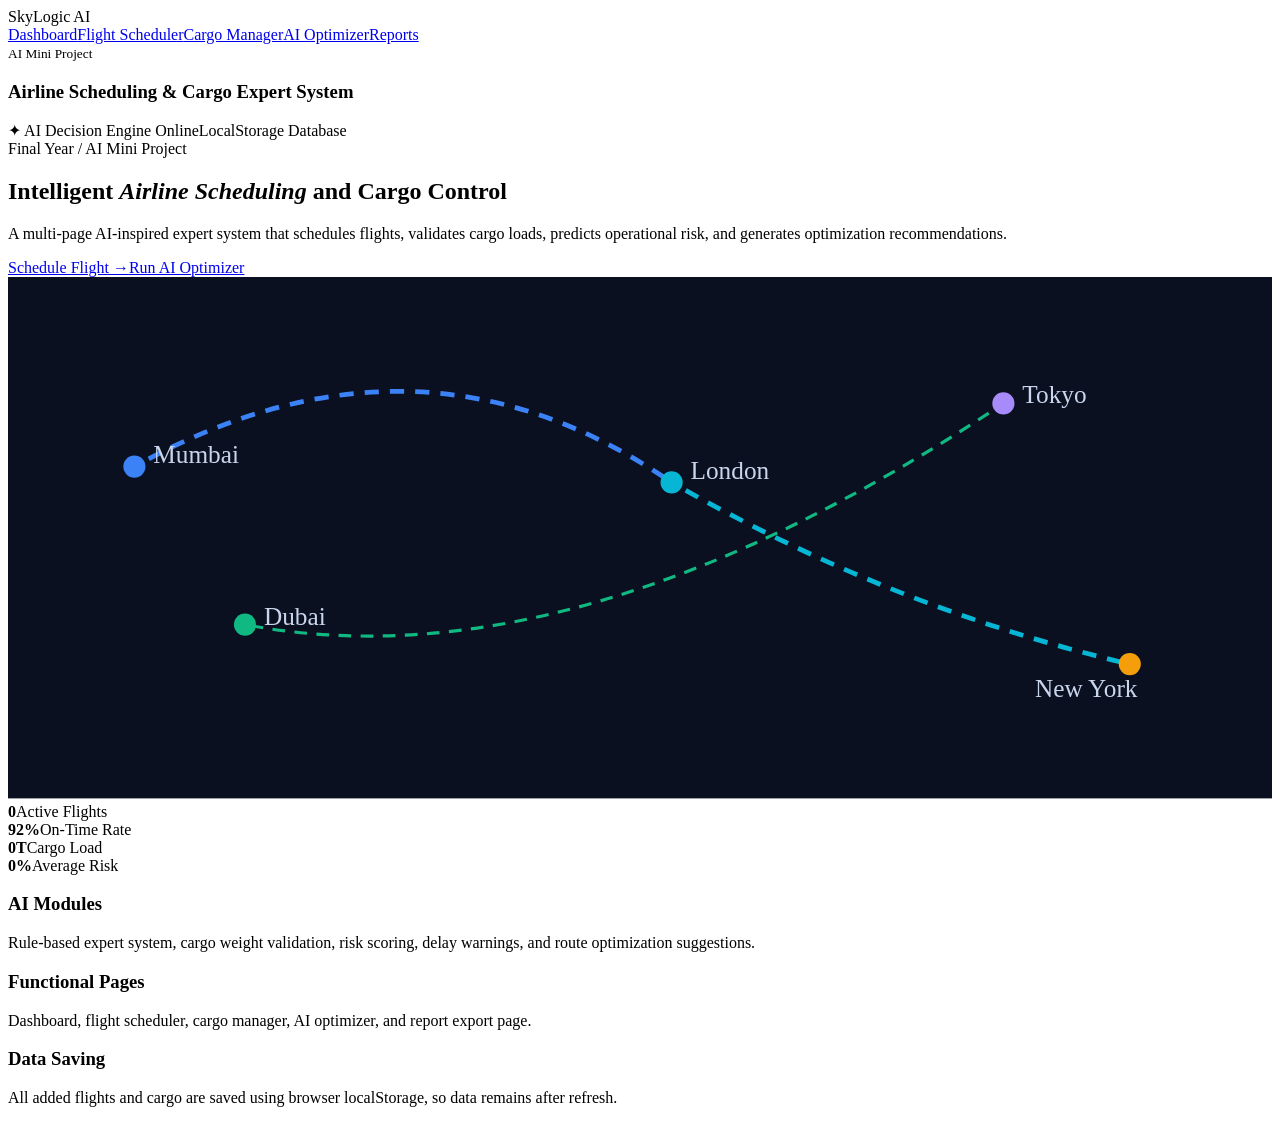
==== index.html @ 6d28fdbd "Add files via upload" ====
<!DOCTYPE html><html lang="en"><head><meta charset="UTF-8"><meta name="viewport" content="width=device-width,initial-scale=1"><title>SkyLogic AI | Dashboard</title><link href="https://fonts.googleapis.com/css2?family=Syne:wght@400;700;800&family=DM+Sans:wght@300;400;700&display=swap" rel="stylesheet"><link rel="stylesheet" href="assets/style.css"></head><body><div class="shell"><aside class="side"><div class="logo">Sky<span>Logic</span> AI</div><nav class="nav"><a class="active" href="index.html">Dashboard</a><a href="schedule.html">Flight Scheduler</a><a href="cargo.html">Cargo Manager</a><a href="optimizer.html">AI Optimizer</a><a href="reports.html">Reports</a></nav><div class="side-card"><small>AI Mini Project</small><h3>Airline Scheduling & Cargo Expert System</h3></div></aside><main class="main"><div class="topbar"><span class="pill">✦ AI Decision Engine Online</span><span class="pill">LocalStorage Database</span></div><section class="hero"><div class="panel"><span class="pill">Final Year / AI Mini Project</span><h1 class="mt">Intelligent <em>Airline Scheduling</em> and Cargo Control</h1><p class="mt">A multi-page AI-inspired expert system that schedules flights, validates cargo loads, predicts operational risk, and generates optimization recommendations.</p><div class="btns"><a class="btn primary" href="schedule.html">Schedule Flight →</a><a class="btn ghost" href="optimizer.html">Run AI Optimizer</a></div></div><div class="panel route-map"><svg viewBox="0 0 800 330"><rect width="800" height="330" fill="#0a1020"/><path d="M80 120 Q260 20 420 130" stroke="#3b82f6" stroke-width="3" fill="none" stroke-dasharray="9 7"><animate attributeName="stroke-dashoffset" values="0;-80" dur="3s" repeatCount="indefinite"/></path><path d="M420 130 Q560 210 710 245" stroke="#06b6d4" stroke-width="3" fill="none" stroke-dasharray="9 7"><animate attributeName="stroke-dashoffset" values="0;-80" dur="3s" repeatCount="indefinite"/></path><path d="M150 220 Q360 260 630 80" stroke="#10b981" stroke-width="2" fill="none" stroke-dasharray="8 6"><animate attributeName="stroke-dashoffset" values="0;-80" dur="4s" repeatCount="indefinite"/></path><circle cx="80" cy="120" r="7" fill="#3b82f6"/><text x="92" y="118" fill="#c9d5ec">Mumbai</text><circle cx="420" cy="130" r="7" fill="#06b6d4"/><text x="432" y="128" fill="#c9d5ec">London</text><circle cx="710" cy="245" r="7" fill="#f59e0b"/><text x="650" y="266" fill="#c9d5ec">New York</text><circle cx="150" cy="220" r="7" fill="#10b981"/><text x="162" y="220" fill="#c9d5ec">Dubai</text><circle cx="630" cy="80" r="7" fill="#a78bfa"/><text x="642" y="80" fill="#c9d5ec">Tokyo</text></svg></div></section><section class="grid grid-4 mt2"><div class="stat"><b id="stFlights">0</b><span>Active Flights</span></div><div class="stat"><b>92%</b><span>On-Time Rate</span></div><div class="stat"><b id="stCargo">0T</b><span>Cargo Load</span></div><div class="stat"><b id="stRisk">0%</b><span>Average Risk</span></div></section><section class="grid grid-3 mt2"><div class="card"><h3>AI Modules</h3><p class="mt">Rule-based expert system, cargo weight validation, risk scoring, delay warnings, and route optimization suggestions.</p></div><div class="card"><h3>Functional Pages</h3><p class="mt">Dashboard, flight scheduler, cargo manager, AI optimizer, and report export page.</p></div><div class="card"><h3>Data Saving</h3><p class="mt">All added flights and cargo are saved using browser localStorage, so data remains after refresh.</p></div></section><div class="toast"></div></main></div><script src="assets/app.js"></script></body></html>
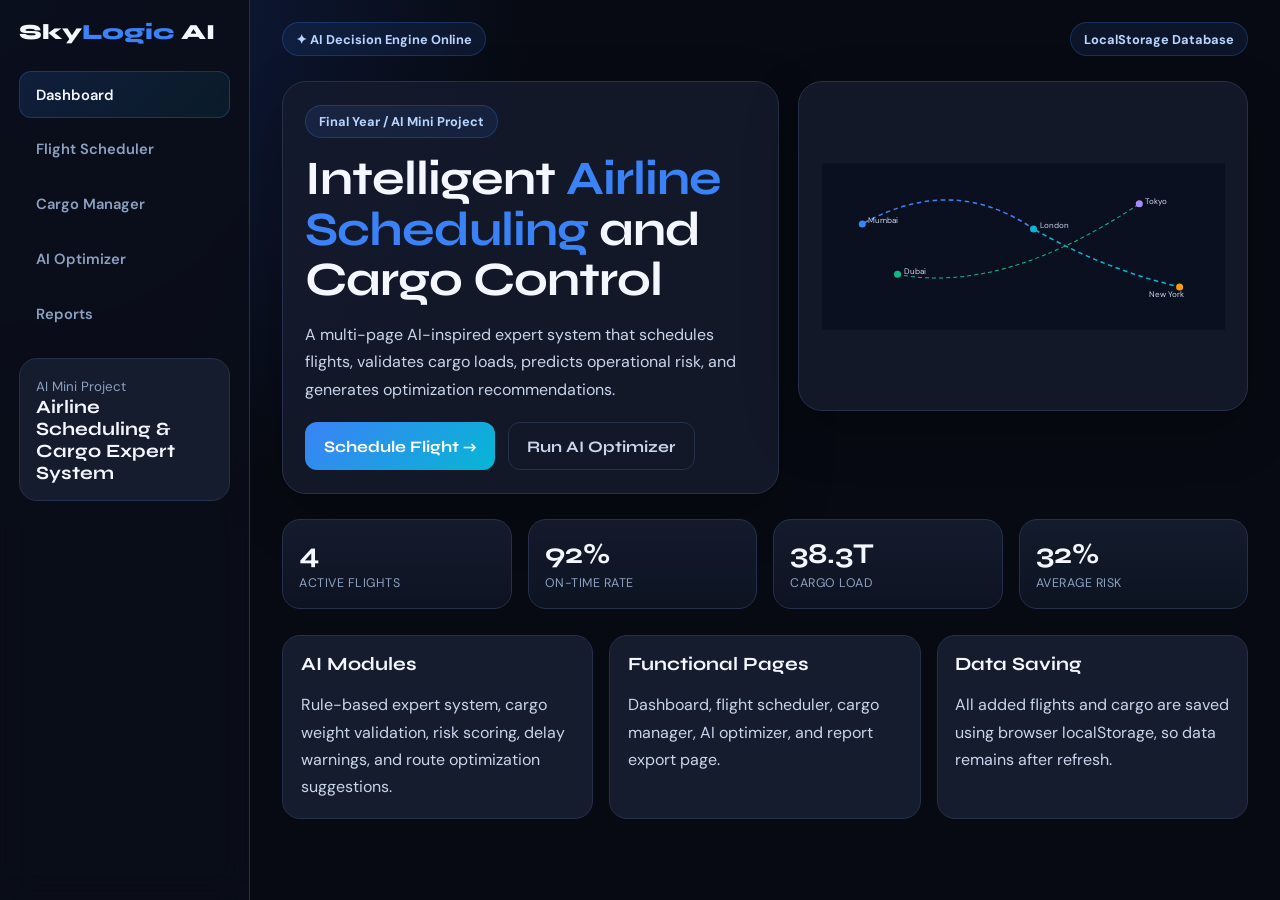
==== commit 2a65e8c6: "Add files via upload" ====
--- a/index.html
+++ b/index.html
@@ -1 +1,144 @@
-<!DOCTYPE html><html lang="en"><head><meta charset="UTF-8"><meta name="viewport" content="width=device-width,initial-scale=1"><title>SkyLogic AI | Dashboard</title><link href="https://fonts.googleapis.com/css2?family=Syne:wght@400;700;800&family=DM+Sans:wght@300;400;700&display=swap" rel="stylesheet"><link rel="stylesheet" href="assets/style.css"></head><body><div class="shell"><aside class="side"><div class="logo">Sky<span>Logic</span> AI</div><nav class="nav"><a class="active" href="index.html">Dashboard</a><a href="schedule.html">Flight Scheduler</a><a href="cargo.html">Cargo Manager</a><a href="optimizer.html">AI Optimizer</a><a href="reports.html">Reports</a></nav><div class="side-card"><small>AI Mini Project</small><h3>Airline Scheduling & Cargo Expert System</h3></div></aside><main class="main"><div class="topbar"><span class="pill">✦ AI Decision Engine Online</span><span class="pill">LocalStorage Database</span></div><section class="hero"><div class="panel"><span class="pill">Final Year / AI Mini Project</span><h1 class="mt">Intelligent <em>Airline Scheduling</em> and Cargo Control</h1><p class="mt">A multi-page AI-inspired expert system that schedules flights, validates cargo loads, predicts operational risk, and generates optimization recommendations.</p><div class="btns"><a class="btn primary" href="schedule.html">Schedule Flight →</a><a class="btn ghost" href="optimizer.html">Run AI Optimizer</a></div></div><div class="panel route-map"><svg viewBox="0 0 800 330"><rect width="800" height="330" fill="#0a1020"/><path d="M80 120 Q260 20 420 130" stroke="#3b82f6" stroke-width="3" fill="none" stroke-dasharray="9 7"><animate attributeName="stroke-dashoffset" values="0;-80" dur="3s" repeatCount="indefinite"/></path><path d="M420 130 Q560 210 710 245" stroke="#06b6d4" stroke-width="3" fill="none" stroke-dasharray="9 7"><animate attributeName="stroke-dashoffset" values="0;-80" dur="3s" repeatCount="indefinite"/></path><path d="M150 220 Q360 260 630 80" stroke="#10b981" stroke-width="2" fill="none" stroke-dasharray="8 6"><animate attributeName="stroke-dashoffset" values="0;-80" dur="4s" repeatCount="indefinite"/></path><circle cx="80" cy="120" r="7" fill="#3b82f6"/><text x="92" y="118" fill="#c9d5ec">Mumbai</text><circle cx="420" cy="130" r="7" fill="#06b6d4"/><text x="432" y="128" fill="#c9d5ec">London</text><circle cx="710" cy="245" r="7" fill="#f59e0b"/><text x="650" y="266" fill="#c9d5ec">New York</text><circle cx="150" cy="220" r="7" fill="#10b981"/><text x="162" y="220" fill="#c9d5ec">Dubai</text><circle cx="630" cy="80" r="7" fill="#a78bfa"/><text x="642" y="80" fill="#c9d5ec">Tokyo</text></svg></div></section><section class="grid grid-4 mt2"><div class="stat"><b id="stFlights">0</b><span>Active Flights</span></div><div class="stat"><b>92%</b><span>On-Time Rate</span></div><div class="stat"><b id="stCargo">0T</b><span>Cargo Load</span></div><div class="stat"><b id="stRisk">0%</b><span>Average Risk</span></div></section><section class="grid grid-3 mt2"><div class="card"><h3>AI Modules</h3><p class="mt">Rule-based expert system, cargo weight validation, risk scoring, delay warnings, and route optimization suggestions.</p></div><div class="card"><h3>Functional Pages</h3><p class="mt">Dashboard, flight scheduler, cargo manager, AI optimizer, and report export page.</p></div><div class="card"><h3>Data Saving</h3><p class="mt">All added flights and cargo are saved using browser localStorage, so data remains after refresh.</p></div></section><div class="toast"></div></main></div><script src="assets/app.js"></script></body></html>
+<!doctype html>
+<html lang="en">
+  <head>
+    <meta charset="UTF-8" />
+    <meta name="viewport" content="width=device-width,initial-scale=1" />
+    <title>SkyLogic AI | Dashboard</title>
+    <link
+      href="https://fonts.googleapis.com/css2?family=Syne:wght@400;700;800&family=DM+Sans:wght@300;400;700&display=swap"
+      rel="stylesheet"
+    />
+    <link rel="stylesheet" href="style.css" />
+  </head>
+  <body>
+    <div class="shell">
+      <aside class="side">
+        <div class="logo">Sky<span>Logic</span> AI</div>
+        <nav class="nav">
+          <a class="active" href="index.html">Dashboard</a
+          ><a href="schedule.html">Flight Scheduler</a
+          ><a href="cargo.html">Cargo Manager</a
+          ><a href="optimizer.html">AI Optimizer</a
+          ><a href="reports.html">Reports</a>
+        </nav>
+        <div class="side-card">
+          <small>AI Mini Project</small>
+          <h3>Airline Scheduling & Cargo Expert System</h3>
+        </div>
+      </aside>
+      <main class="main">
+        <div class="topbar">
+          <span class="pill">✦ AI Decision Engine Online</span
+          ><span class="pill">LocalStorage Database</span>
+        </div>
+        <section class="hero">
+          <div class="panel">
+            <span class="pill">Final Year / AI Mini Project</span>
+            <h1 class="mt">
+              Intelligent <em>Airline Scheduling</em> and Cargo Control
+            </h1>
+            <p class="mt">
+              A multi-page AI-inspired expert system that schedules flights,
+              validates cargo loads, predicts operational risk, and generates
+              optimization recommendations.
+            </p>
+            <div class="btns">
+              <a class="btn primary" href="schedule.html">Schedule Flight →</a
+              ><a class="btn ghost" href="optimizer.html">Run AI Optimizer</a>
+            </div>
+          </div>
+          <div class="panel route-map">
+            <svg viewBox="0 0 800 330">
+              <rect width="800" height="330" fill="#0a1020" />
+              <path
+                d="M80 120 Q260 20 420 130"
+                stroke="#3b82f6"
+                stroke-width="3"
+                fill="none"
+                stroke-dasharray="9 7"
+              >
+                <animate
+                  attributeName="stroke-dashoffset"
+                  values="0;-80"
+                  dur="3s"
+                  repeatCount="indefinite"
+                />
+              </path>
+              <path
+                d="M420 130 Q560 210 710 245"
+                stroke="#06b6d4"
+                stroke-width="3"
+                fill="none"
+                stroke-dasharray="9 7"
+              >
+                <animate
+                  attributeName="stroke-dashoffset"
+                  values="0;-80"
+                  dur="3s"
+                  repeatCount="indefinite"
+                />
+              </path>
+              <path
+                d="M150 220 Q360 260 630 80"
+                stroke="#10b981"
+                stroke-width="2"
+                fill="none"
+                stroke-dasharray="8 6"
+              >
+                <animate
+                  attributeName="stroke-dashoffset"
+                  values="0;-80"
+                  dur="4s"
+                  repeatCount="indefinite"
+                />
+              </path>
+              <circle cx="80" cy="120" r="7" fill="#3b82f6" />
+              <text x="92" y="118" fill="#c9d5ec">Mumbai</text>
+              <circle cx="420" cy="130" r="7" fill="#06b6d4" />
+              <text x="432" y="128" fill="#c9d5ec">London</text>
+              <circle cx="710" cy="245" r="7" fill="#f59e0b" />
+              <text x="650" y="266" fill="#c9d5ec">New York</text>
+              <circle cx="150" cy="220" r="7" fill="#10b981" />
+              <text x="162" y="220" fill="#c9d5ec">Dubai</text>
+              <circle cx="630" cy="80" r="7" fill="#a78bfa" />
+              <text x="642" y="80" fill="#c9d5ec">Tokyo</text>
+            </svg>
+          </div>
+        </section>
+        <section class="grid grid-4 mt2">
+          <div class="stat">
+            <b id="stFlights">0</b><span>Active Flights</span>
+          </div>
+          <div class="stat"><b>92%</b><span>On-Time Rate</span></div>
+          <div class="stat"><b id="stCargo">0T</b><span>Cargo Load</span></div>
+          <div class="stat"><b id="stRisk">0%</b><span>Average Risk</span></div>
+        </section>
+        <section class="grid grid-3 mt2">
+          <div class="card">
+            <h3>AI Modules</h3>
+            <p class="mt">
+              Rule-based expert system, cargo weight validation, risk scoring,
+              delay warnings, and route optimization suggestions.
+            </p>
+          </div>
+          <div class="card">
+            <h3>Functional Pages</h3>
+            <p class="mt">
+              Dashboard, flight scheduler, cargo manager, AI optimizer, and
+              report export page.
+            </p>
+          </div>
+          <div class="card">
+            <h3>Data Saving</h3>
+            <p class="mt">
+              All added flights and cargo are saved using browser localStorage,
+              so data remains after refresh.
+            </p>
+          </div>
+        </section>
+        <div class="toast"></div>
+      </main>
+    </div>
+    <script src="app.js"></script>
+  </body>
+</html>
--- a/style.css
+++ b/style.css
@@ -0,0 +1,401 @@
+* {
+  margin: 0;
+  padding: 0;
+  box-sizing: border-box;
+}
+:root {
+  --bg: #070a12;
+  --surface: #0f1423;
+  --card: #151c2e;
+  --card2: #0d1322;
+  --border: #25304a;
+  --accent: #3b82f6;
+  --accent2: #06b6d4;
+  --gold: #f59e0b;
+  --green: #10b981;
+  --red: #ef4444;
+  --violet: #a78bfa;
+  --text: #f4f7ff;
+  --muted: #8da0c1;
+  --soft: #c9d5ec;
+  --font-head: "Syne", sans-serif;
+  --font-body: "DM Sans", sans-serif;
+}
+body {
+  background: radial-gradient(
+    circle at top left,
+    #11204a 0,
+    #070a12 34%,
+    #070a12 100%
+  );
+  color: var(--text);
+  font-family: var(--font-body);
+  min-height: 100vh;
+  overflow-x: hidden;
+}
+.shell {
+  display: grid;
+  grid-template-columns: 250px 1fr;
+  min-height: 100vh;
+}
+.side {
+  position: sticky;
+  top: 0;
+  height: 100vh;
+  background: rgba(10, 14, 25, 0.9);
+  border-right: 1px solid var(--border);
+  padding: 1.2rem;
+  backdrop-filter: blur(16px);
+}
+.logo {
+  font-family: var(--font-head);
+  font-weight: 800;
+  font-size: 1.35rem;
+  margin-bottom: 1.6rem;
+}
+.logo span {
+  color: var(--accent);
+}
+.nav {
+  display: flex;
+  flex-direction: column;
+  gap: 0.45rem;
+}
+.nav a {
+  color: var(--muted);
+  text-decoration: none;
+  padding: 0.8rem 1rem;
+  border-radius: 12px;
+  font-weight: 600;
+  font-size: 0.92rem;
+  border: 1px solid transparent;
+}
+.nav a:hover,
+.nav a.active {
+  background: linear-gradient(
+    135deg,
+    rgba(59, 130, 246, 0.14),
+    rgba(6, 182, 212, 0.08)
+  );
+  border-color: rgba(59, 130, 246, 0.28);
+  color: var(--text);
+}
+.side-card {
+  margin-top: 1.3rem;
+  background: var(--card);
+  border: 1px solid var(--border);
+  border-radius: 18px;
+  padding: 1rem;
+}
+.side-card small {
+  color: var(--muted);
+}
+.main {
+  padding: 1.4rem 2rem 2.5rem;
+}
+.topbar {
+  display: flex;
+  align-items: center;
+  justify-content: space-between;
+  margin-bottom: 1.6rem;
+}
+.pill {
+  display: inline-flex;
+  gap: 0.5rem;
+  align-items: center;
+  border: 1px solid rgba(59, 130, 246, 0.25);
+  background: rgba(59, 130, 246, 0.1);
+  padding: 0.45rem 0.8rem;
+  border-radius: 999px;
+  color: #b9d4ff;
+  font-size: 0.8rem;
+  font-weight: 700;
+}
+.hero {
+  display: grid;
+  grid-template-columns: 1.05fr 0.95fr;
+  gap: 1.2rem;
+  align-items: stretch;
+}
+.panel {
+  background: rgba(21, 28, 46, 0.82);
+  border: 1px solid var(--border);
+  border-radius: 24px;
+  padding: 1.4rem;
+  box-shadow: 0 20px 55px rgba(0, 0, 0, 0.24);
+}
+h1,
+h2,
+h3 {
+  font-family: var(--font-head);
+}
+h1 {
+  font-size: 3rem;
+  line-height: 1.05;
+  letter-spacing: -1px;
+}
+h1 em {
+  font-style: normal;
+  color: var(--accent);
+}
+p {
+  color: var(--soft);
+  line-height: 1.7;
+}
+.btns {
+  display: flex;
+  gap: 0.8rem;
+  flex-wrap: wrap;
+  margin-top: 1.2rem;
+}
+.btn {
+  border: 0;
+  border-radius: 12px;
+  padding: 0.85rem 1.15rem;
+  font-family: var(--font-head);
+  font-weight: 700;
+  cursor: pointer;
+  text-decoration: none;
+  display: inline-flex;
+  align-items: center;
+  gap: 0.4rem;
+}
+.primary {
+  background: linear-gradient(135deg, var(--accent), var(--accent2));
+  color: #fff;
+}
+.ghost {
+  background: transparent;
+  border: 1px solid var(--border);
+  color: var(--soft);
+}
+.danger {
+  background: rgba(239, 68, 68, 0.15);
+  color: #fecaca;
+  border: 1px solid rgba(239, 68, 68, 0.35);
+}
+.grid {
+  display: grid;
+  gap: 1rem;
+}
+.grid-4 {
+  grid-template-columns: repeat(4, 1fr);
+}
+.grid-3 {
+  grid-template-columns: repeat(3, 1fr);
+}
+.grid-2 {
+  grid-template-columns: repeat(2, 1fr);
+}
+.stat {
+  background: linear-gradient(
+    180deg,
+    rgba(21, 28, 46, 0.95),
+    rgba(13, 19, 34, 0.95)
+  );
+  border: 1px solid var(--border);
+  border-radius: 18px;
+  padding: 1rem;
+}
+.stat b {
+  font-family: var(--font-head);
+  font-size: 1.8rem;
+  display: block;
+}
+.stat span {
+  font-size: 0.78rem;
+  color: var(--muted);
+  text-transform: uppercase;
+  letter-spacing: 0.5px;
+}
+.mt {
+  margin-top: 1rem;
+}
+.mt2 {
+  margin-top: 1.6rem;
+}
+.card {
+  background: var(--card);
+  border: 1px solid var(--border);
+  border-radius: 18px;
+  padding: 1.1rem;
+}
+.card-title {
+  font-family: var(--font-head);
+  font-weight: 800;
+  margin-bottom: 1rem;
+}
+.form-row {
+  display: grid;
+  grid-template-columns: 1fr 1fr;
+  gap: 0.9rem;
+  margin-bottom: 0.9rem;
+}
+.form-group {
+  display: flex;
+  flex-direction: column;
+  gap: 0.4rem;
+}
+label {
+  font-size: 0.75rem;
+  color: var(--muted);
+  font-weight: 800;
+  text-transform: uppercase;
+  letter-spacing: 0.6px;
+}
+input,
+select,
+textarea {
+  background: #0a1020;
+  border: 1px solid var(--border);
+  border-radius: 12px;
+  color: var(--text);
+  padding: 0.78rem;
+  font-family: var(--font-body);
+  width: 100%;
+}
+input:focus,
+select:focus,
+textarea:focus {
+  outline: none;
+  border-color: var(--accent);
+}
+table {
+  width: 100%;
+  border-collapse: collapse;
+  overflow: hidden;
+}
+th,
+td {
+  text-align: left;
+  padding: 0.8rem;
+  border-bottom: 1px solid var(--border);
+  font-size: 0.9rem;
+}
+th {
+  color: var(--muted);
+  font-size: 0.75rem;
+  text-transform: uppercase;
+  letter-spacing: 0.6px;
+}
+.badge {
+  padding: 0.28rem 0.65rem;
+  border-radius: 999px;
+  font-size: 0.72rem;
+  font-weight: 800;
+  display: inline-block;
+}
+.ok {
+  background: rgba(16, 185, 129, 0.14);
+  color: #6ee7b7;
+}
+.warn {
+  background: rgba(245, 158, 11, 0.14);
+  color: #fcd34d;
+}
+.bad {
+  background: rgba(239, 68, 68, 0.14);
+  color: #fca5a5;
+}
+.info {
+  background: rgba(59, 130, 246, 0.14);
+  color: #93c5fd;
+}
+.cyan {
+  background: rgba(6, 182, 212, 0.14);
+  color: #67e8f9;
+}
+.toast {
+  position: fixed;
+  right: 1.4rem;
+  bottom: 1.4rem;
+  background: #10203e;
+  border: 1px solid var(--accent);
+  border-radius: 16px;
+  padding: 1rem;
+  max-width: 360px;
+  transform: translateY(90px);
+  opacity: 0;
+  transition: 0.35s;
+  z-index: 99;
+}
+.toast.show {
+  transform: translateY(0);
+  opacity: 1;
+}
+.route-map {
+  height: 330px;
+  position: relative;
+  overflow: hidden;
+}
+.route-map svg {
+  width: 100%;
+  height: 100%;
+}
+.ai-list {
+  display: flex;
+  flex-direction: column;
+  gap: 0.75rem;
+}
+.ai-item {
+  display: flex;
+  gap: 0.7rem;
+  align-items: flex-start;
+  background: #0a1020;
+  border: 1px solid var(--border);
+  padding: 0.85rem;
+  border-radius: 14px;
+}
+.ai-icon {
+  width: 28px;
+  height: 28px;
+  border-radius: 9px;
+  display: grid;
+  place-items: center;
+  background: rgba(59, 130, 246, 0.15);
+  flex: none;
+}
+.meter {
+  height: 8px;
+  background: var(--border);
+  border-radius: 999px;
+  overflow: hidden;
+  margin-top: 0.65rem;
+}
+.meter div {
+  height: 100%;
+  background: linear-gradient(90deg, var(--accent), var(--accent2));
+  border-radius: 999px;
+}
+.hidden {
+  display: none;
+}
+.mobile-open {
+  display: none;
+}
+@media (max-width: 900px) {
+  .shell {
+    grid-template-columns: 1fr;
+  }
+  .side {
+    position: static;
+    height: auto;
+  }
+  .nav {
+    display: grid;
+    grid-template-columns: repeat(2, 1fr);
+  }
+  .hero,
+  .grid-4,
+  .grid-3,
+  .grid-2,
+  .form-row {
+    grid-template-columns: 1fr;
+  }
+  .main {
+    padding: 1rem;
+  }
+  h1 {
+    font-size: 2.1rem;
+  }
+}
